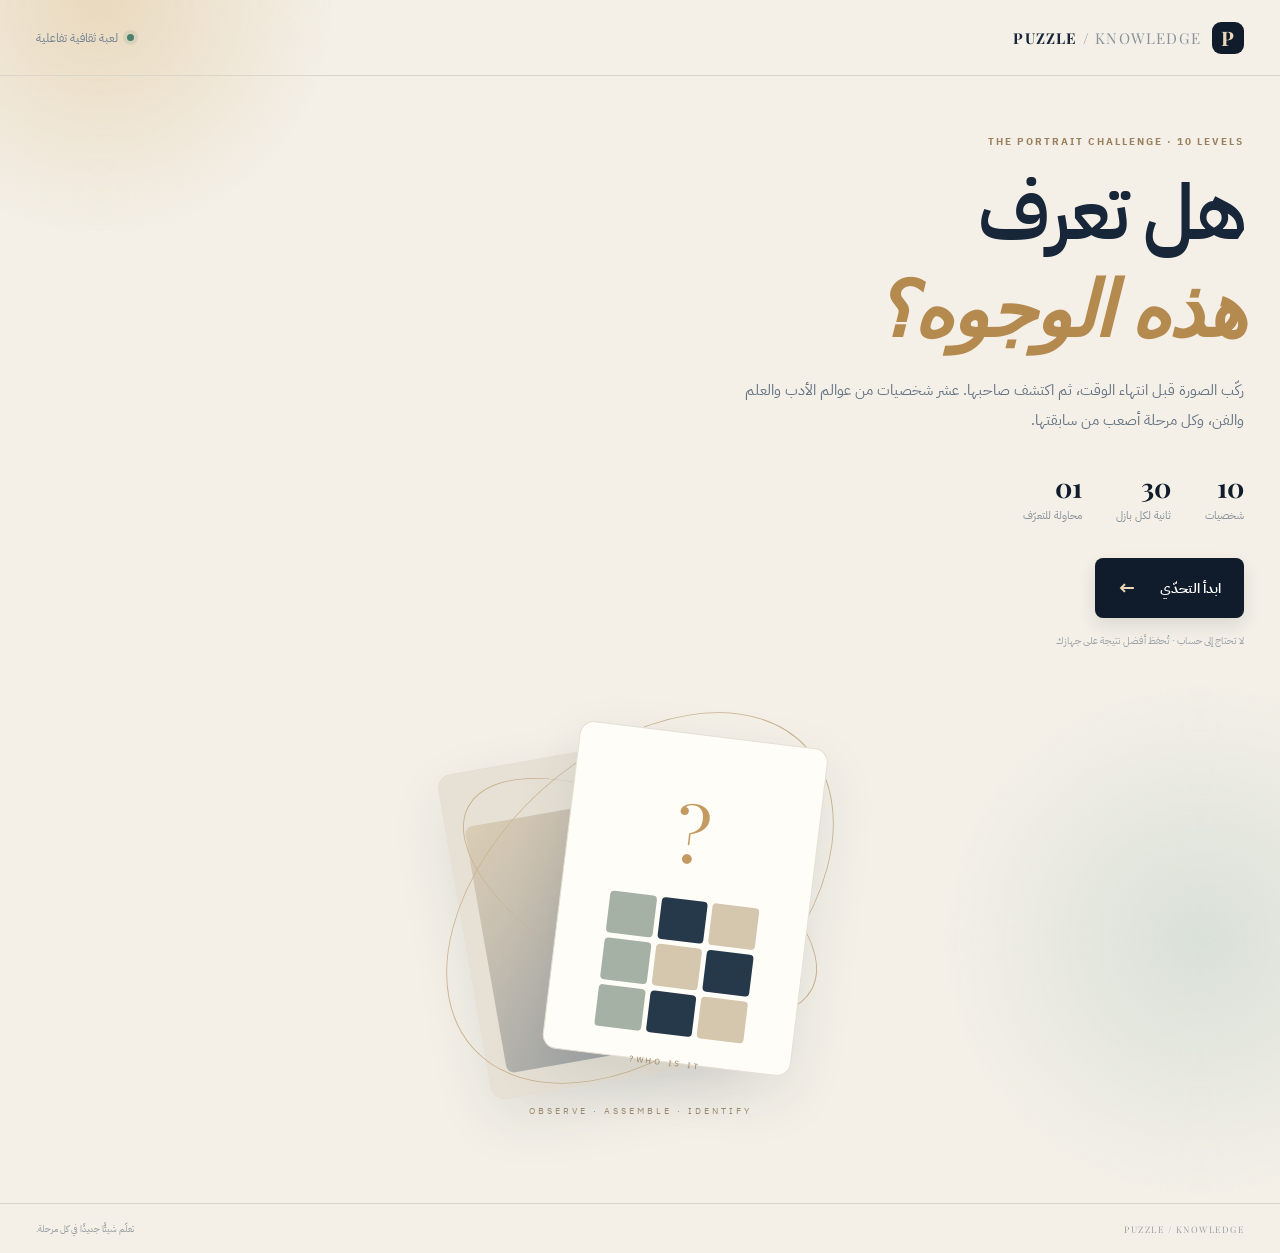
==== templates/index.html @ 0f50d234 "Create index.html" ====
<!doctype html>
<html lang="ar" dir="rtl">
<head>
  <meta charset="utf-8">
  <meta name="viewport" content="width=device-width, initial-scale=1">
  <meta name="theme-color" content="#101c2c">
  <title>تحدّي الشخصيات | بازل المعرفة</title>
  <link rel="preconnect" href="https://fonts.googleapis.com">
  <link rel="preconnect" href="https://fonts.gstatic.com" crossorigin>
  <link href="https://fonts.googleapis.com/css2?family=IBM+Plex+Sans+Arabic:wght@400;500;600;700&family=Playfair+Display:wght@600;700&display=swap" rel="stylesheet">
  <link rel="stylesheet" href="/static/css/style.css">
</head>
<body>
  <div class="ambient ambient-one"></div><div class="ambient ambient-two"></div>
  <header class="topbar">
    <a class="brand" href="#"><span class="brand-mark">P</span><span>PUZZLE<span class="brand-light"> / KNOWLEDGE</span></span></a>
    <div class="top-meta"><span class="live-dot"></span> لعبة ثقافية تفاعلية</div>
  </header>

  <main class="shell">
    <section id="welcome" class="welcome screen active">
      <div class="welcome-copy">
        <p class="eyebrow">THE PORTRAIT CHALLENGE · 10 LEVELS</p>
        <h1>هل تعرف<br><em>هذه الوجوه؟</em></h1>
        <p class="intro">ركّب الصورة قبل انتهاء الوقت، ثم اكتشف صاحبها. عشر شخصيات من عوالم الأدب والعلم والفن، وكل مرحلة أصعب من سابقتها.</p>
        <div class="welcome-stats">
          <div><strong>10</strong><span>شخصيات</span></div>
          <div><strong>30</strong><span>ثانية لكل بازل</span></div>
          <div><strong>01</strong><span>محاولة للتعرّف</span></div>
        </div>
        <button id="startBtn" class="primary-btn">ابدأ التحدّي <span>←</span></button>
        <p class="micro-note">لا تحتاج إلى حساب · تُحفظ أفضل نتيجة على جهازك</p>
      </div>
      <div class="welcome-art">
        <div class="art-card card-back"><span>01</span><div class="fake-portrait portrait-lines"></div></div>
        <div class="art-card card-front"><span>?</span><div class="portrait-grid"><i></i><i></i><i></i><i></i><i></i><i></i><i></i><i></i><i></i></div><small>WHO IS IT?</small></div>
        <div class="orbit orbit-a"></div><div class="orbit orbit-b"></div>
        <div class="art-caption">OBSERVE · ASSEMBLE · IDENTIFY</div>
      </div>
    </section>

    <section id="game" class="screen">
      <div class="game-heading">
        <div><p class="eyebrow">THE PORTRAIT CHALLENGE</p><h2 id="levelTitle">المرحلة الأولى</h2></div>
        <div class="progress-wrap"><div class="progress-label"><span>التقدّم</span><strong id="progressText">01 / 10</strong></div><div class="progress-track"><span id="progressBar"></span></div></div>
      </div>
      <div class="game-layout">
        <section class="puzzle-panel">
          <div class="panel-top"><div><span class="panel-kicker">PUZZLE BOARD</span><h3>رتّب القطع في أماكنها</h3></div><div id="timer" class="timer"><span class="timer-icon">◷</span><strong>30</strong><small>ثانية</small></div></div>
          <div class="canvas-wrap"><canvas id="puzzleCanvas" width="1100" height="650" aria-label="مساحة تركيب البازل"></canvas></div>
          <div class="panel-foot"><span><i class="legend-dot"></i> اسحب القطعة إلى مكانها الصحيح</span><span id="pieceCount">4 قطع</span></div>
        </section>
        <aside class="side-panel">
          <div class="side-card">
            <span class="panel-kicker">YOUR MISSION</span>
            <h3>أكمل الصورة</h3>
            <p>اسحب كل قطعة إلى موضعها. ستثبت القطعة تلقائيًا عندما تقترب من المكان الصحيح.</p>
            <div class="mission-rule"><span>01</span><div><b>ركّب البازل</b><small>لديك 30 ثانية</small></div></div>
            <div class="mission-rule"><span>02</span><div><b>اكتب الاسم بالعربية</b><small>يكفي اسم العائلة أو الاسم الأول</small></div></div>
            <div class="mission-rule"><span>03</span><div><b>اكتشف المعلومة</b><small>ستظهر بطاقة تعريف في كل الحالات</small></div></div>
          </div>
          <div class="side-card mini-score"><span class="panel-kicker">YOUR SCORE</span><strong id="scoreNow">0</strong><small>نقطة حتى الآن</small></div>
          <button id="quitBtn" class="text-btn">إنهاء الجولة</button>
        </aside>
      </div>
    </section>

    <section id="guessChoice" class="screen identify-screen">
      <div class="identify-top"><span class="success-mark">?</span><p class="eyebrow">YOUR CHOICE</p><h2>اكتملت الصورة!</h2><p>هل تريد اختبار ذاكرتك ومحاولة معرفة الشخصية، أم تفضّل كشف هويتها الآن؟</p></div>
      <div class="choice-actions">
        <button id="guessBtn" class="primary-btn">أختبر معرفتي <span></span></button>
        <button id="revealBtn" class="secondary-btn" type="button">اكشف الشخصية</button>
      </div>
    </section>

    <section id="identify" class="screen identify-screen">
      <div class="identify-top"><span class="success-mark">✓</span><p class="eyebrow">PUZZLE COMPLETED</p><h2>أحسنت! الصورة اكتملت.</h2><p>والآن، هل تعرف من تكون هذه الشخصية؟</p></div>
      <div class="identify-card">
        <div class="identify-preview"><img id="identifyImage" alt="صورة الشخصية"></div>
        <form id="answerForm" class="answer-form">
          <label for="answerInput">اكتب اسم الشخصية بالعربية</label>
          <input id="answerInput" type="text" autocomplete="off" placeholder="مثلاً: دوستويفسكي" required>
          <p class="hint">يمكنك كتابة الاسم الأول أو اسم العائلة فقط.</p>
          <button class="primary-btn" type="submit">تحقّق من الإجابة <span>←</span></button>
        </form>
      </div>
    </section>

    <section id="result" class="screen result-screen">
      <div class="result-heading"><span id="resultIcon" class="result-icon">✓</span><p class="eyebrow" id="resultEyebrow">LEVEL COMPLETE</p><h2 id="resultTitle">إجابة صحيحة!</h2><p id="resultMessage">لقد تعرّفت على الشخصية.</p></div>
      <article class="knowledge-card">
        <div class="knowledge-image"><img id="resultImage" alt="الصورة الكاملة للشخصية"></div>
        <div class="knowledge-copy"><span class="panel-kicker">MEET THE PERSON</span><h3 id="personArabic">الاسم</h3><p class="english-name" id="personEnglish">English name</p><div class="field-pill" id="personField">المجال</div><p id="personBio" class="bio"></p><div class="fact-box"><span>✦</span><p id="personFact"></p></div><p id="knownCount" class="known-count">عدد مرات الإجابة الصحيحة: —</p></div>
      </article>
      <div class="result-bottom"><p id="earnedPoints">+100 نقطة</p><button id="nextBtn" class="primary-btn">المرحلة التالية <span>←</span></button></div>
    </section>

    <section id="final" class="screen final-screen">
      <p class="eyebrow">CHALLENGE FINISHED</p><div class="trophy">✦</div><h2>انتهى التحدّي!</h2><p class="final-sub">لقد أكملت رحلة بين الأدب والعلم والفن.</p>
      <div class="final-stats"><div><strong id="finalScore">0</strong><span>مجموع النقاط</span></div><div><strong id="finalWins">0/10</strong><span>إجابات صحيحة</span></div><div><strong id="finalTime">00:00</strong><span>الوقت المستغرق</span></div></div>
      <p id="bestScore" class="best-score"></p>
      <button id="restartBtn" class="primary-btn">العب من جديد <span>↻</span></button>
    </section>
  </main>
  <footer><span>PUZZLE / KNOWLEDGE</span><span>تعلّم شيئًا جديدًا في كل مرحلة.</span></footer>
  <div id="toast" class="toast" role="status"></div>
  <script src="/static/js/game.js"></script>
</body>
</html>
<!--←
---- static/css/style.css ----
*{box-sizing:border-box} :root{--ink:#172638;--muted:#718091;--cream:#f4f0e8;--paper:#fffdf8;--gold:#c79b55;--gold-light:#ead8b7;--navy:#101c2c;--green:#4b806d;--red:#b45d50} body{margin:0;background:var(--cream);color:var(--ink);font-family:"IBM Plex Sans Arabic",sans-serif;min-height:100vh;overflow-x:hidden} .ambient{position:fixed;border-radius:50%;filter:blur(2px);pointer-events:none;z-index:-1}.ambient-one{width:480px;height:480px;top:-240px;left:-140px;background:radial-gradient(circle,#e9d9bd 0,transparent 70%)}.ambient-two{width:520px;height:520px;bottom:-300px;right:-180px;background:radial-gradient(circle,#d9e0d8 0,transparent 70%)} .topbar{height:76px;max-width:1320px;margin:auto;padding:0 36px;display:flex;align-items:center;justify-content:space-between;border-bottom:1px solid #dcd6ca}.brand{display:flex;gap:11px;align-items:center;text-decoration:none;color:var(--ink);font-family:"Playfair Display",serif;font-weight:700;letter-spacing:1.2px;font-size:15px}.brand-mark{width:32px;height:32px;display:grid;place-items:center;background:var(--navy);color:var(--gold-light);border-radius:9px;font-size:20px}.brand-light{font-weight:400;color:#89919a}.top-meta{font-size:12px;color:var(--muted);display:flex;gap:9px;align-items:center}.live-dot{width:7px;height:7px;background:var(--green);border-radius:50%;box-shadow:0 0 0 4px #4b806d1c}.shell{max-width:1320px;margin:0 auto;padding:48px 36px 65px;min-height:calc(100vh - 126px)}.screen{display:none;animation:rise .45s ease}.screen.active{display:block}@keyframes rise{from{opacity:0;transform:translateY(12px)}to{opacity:1;transform:none}}.welcome{min-height:610px;display:grid;grid-template-columns:1.05fr .95fr;align-items:center;gap:40px}.eyebrow,.panel-kicker{font-size:10px;letter-spacing:2px;color:#9a805c;font-weight:700}.welcome h1{font-size:clamp(48px,6vw,78px);line-height:1.18;margin:20px 0 18px;font-weight:600;letter-spacing:-2px}.welcome h1 em{font-family:"Playfair Display",serif;color:#b58a4f;font-weight:600}.intro{max-width:510px;color:#667484;line-height:2;font-size:15px}.welcome-stats{display:flex;gap:34px;margin:34px 0}.welcome-stats div{display:flex;flex-direction:column;gap:2px}.welcome-stats strong{font-family:"Playfair Display",serif;font-size:27px;color:var(--navy)}.welcome-stats span{font-size:11px;color:#87919a}.primary-btn{border:0;background:var(--navy);color:#fffdf8;padding:15px 23px;border-radius:8px;font-family:inherit;font-size:14px;font-weight:600;cursor:pointer;display:inline-flex;gap:24px;align-items:center;justify-content:center;transition:.2s;box-shadow:0 8px 18px #101c2c1c}.primary-btn:hover{background:#253b52;transform:translateY(-2px)}.primary-btn span{color:var(--gold-light);font-size:20px}.micro-note{font-size:10px;color:#9aa2a9;margin-top:15px}.welcome-art{height:480px;position:relative;display:flex;align-items:center;justify-content:center}.art-card{position:absolute;width:250px;height:330px;background:#fffdf8;border:1px solid #e5dfd3;border-radius:14px;box-shadow:0 22px 60px #17263818;padding:18px}.art-card>span{font-family:"Playfair Display",serif;font-size:18px;color:#b28a54}.card-back{transform:rotate(-10deg) translate(-55px,10px);background:#e7e1d5}.card-front{transform:rotate(7deg) translate(45px,-5px);z-index:2}.card-front>span{display:block;text-align:center;font-family:"Playfair Display",serif;font-size:76px;color:#c39a60;margin:28px 0 18px}.portrait-grid{display:grid;grid-template-columns:repeat(3,1fr);gap:5px;width:150px;margin:auto}.portrait-grid i{height:42px;background:#d5c6ae;border-radius:4px}.portrait-grid i:nth-child(2n){background:#26394b}.portrait-grid i:nth-child(3n){background:#a6b1a5}.card-front small{display:block;text-align:center;letter-spacing:3px;font-size:8px;color:#9a805c;margin-top:22px}.fake-portrait{height:250px;margin-top:10px;background:linear-gradient(140deg,#d6c4a7,#718091);border-radius:8px;opacity:.7}.orbit{position:absolute;border:1px solid #c9b28d;border-radius:50%;width:390px;height:390px}.orbit-a{transform:rotate(28deg) scaleY(.45)}.orbit-b{transform:rotate(-42deg) scaleY(.65);width:450px;height:450px}.art-caption{position:absolute;bottom:20px;letter-spacing:3px;font-size:9px;color:#9c8b70}.game-heading{display:flex;align-items:end;justify-content:space-between;margin-bottom:25px}.game-heading h2{margin:6px 0 0;font-size:27px}.progress-wrap{width:230px}.progress-label{display:flex;justify-content:space-between;font-size:11px;color:var(--muted);margin-bottom:8px}.progress-label strong{color:var(--ink)}.progress-track{height:5px;background:#e0dbd1;border-radius:9px;overflow:hidden}.progress-track span{display:block;height:100%;width:10%;background:var(--gold);transition:width .3s}.game-layout{display:grid;grid-template-columns:minmax(0,1fr) 270px;gap:20px;align-items:start}.puzzle-panel,.side-card{background:var(--paper);border:1px solid #e7e0d5;border-radius:13px;box-shadow:0 10px 30px #17263808}.puzzle-panel{padding:22px}.panel-top{display:flex;justify-content:space-between;align-items:center;margin-bottom:17px}.panel-top h3,.side-card h3{font-size:16px;margin:5px 0 0}.timer{display:flex;align-items:center;gap:5px;background:#f3eee5;padding:8px 12px;border-radius:8px;color:var(--navy)}.timer strong{font-family:"Playfair Display",serif;font-size:22px}.timer small{font-size:10px;color:var(--muted)}.timer-icon{color:var(--gold);font-size:19px}.timer.urgent{background:#f8e9e5;color:var(--red);animation:pulse 1s infinite}@keyframes pulse{50%{transform:scale(1.04)}}.canvas-wrap{width:100%;overflow:hidden;border-radius:8px;background:#edf0ed;border:1px solid #e1e5df}#puzzleCanvas{display:block;width:100%;height:auto;touch-action:none}.panel-foot{display:flex;justify-content:space-between;margin-top:12px;color:#87919a;font-size:10px}.legend-dot{display:inline-block;width:7px;height:7px;background:var(--gold);border-radius:50%;margin-left:6px}.side-panel{display:flex;flex-direction:column;gap:12px}.side-card{padding:20px}.side-card>p{font-size:11px;line-height:1.9;color:var(--muted);margin:10px 0 18px}.mission-rule{display:flex;gap:12px;align-items:center;border-top:1px solid #eee9e0;padding:12px 0}.mission-rule>span{font-family:"Playfair Display",serif;color:#c19a62;font-size:19px}.mission-rule div{display:flex;flex-direction:column;gap:2px}.mission-rule b{font-size:11px}.mission-rule small{font-size:9px;color:#9aa2a9}.mini-score{display:flex;flex-direction:column;gap:2px}.mini-score strong{font-family:"Playfair Display",serif;font-size:35px;margin-top:5px}.mini-score small{font-size:10px;color:var(--muted)}.text-btn{border:0;background:transparent;color:#8b939a;font-family:inherit;font-size:11px;cursor:pointer;text-align:center;padding:10px}.identify-screen,.result-screen,.final-screen{text-align:center;max-width:900px;margin:0 auto}.identify-top{margin:20px 0 30px}.success-mark,.result-icon{width:44px;height:44px;display:grid;place-items:center;border-radius:50%;background:#e1eee6;color:var(--green);font-size:21px;margin:0 auto 15px}.identify-top h2,.result-heading h2,.final-screen h2{font-size:32px;margin:8px 0}.identify-top>p:last-child,.result-heading>p:last-child,.final-sub{color:var(--muted);font-size:13px}.identify-card{display:grid;grid-template-columns:.9fr 1.1fr;gap:30px;background:var(--paper);padding:22px;border:1px solid #e7e0d5;border-radius:14px;text-align:right;box-shadow:0 12px 35px #1726380a}.identify-preview{height:300px;border-radius:9px;overflow:hidden;background:#e9e4da}.identify-preview img,.knowledge-image img{width:100%;height:100%;object-fit:cover}.answer-form{display:flex;flex-direction:column;justify-content:center}.answer-form label{font-weight:600;font-size:15px;margin-bottom:12px}.answer-form input{height:52px;border:1px solid #dcd6ca;border-radius:8px;padding:0 15px;font:inherit;font-size:15px;background:#fffefa;outline:none}.answer-form input:focus{border-color:#b58a4f;box-shadow:0 0 0 3px #c79b5520}.hint{font-size:10px;color:#9aa2a9;margin:9px 0 24px}.answer-form .primary-btn{align-self:flex-start}.result-heading{margin:10px 0 25px}.result-icon.wrong{background:#f5e7e3;color:var(--red)}.knowledge-card{display:grid;grid-template-columns:.8fr 1.2fr;text-align:right;background:var(--paper);border:1px solid #e7e0d5;border-radius:14px;overflow:hidden;box-shadow:0 12px 35px #1726380a}.knowledge-image{min-height:360px;background:#e9e4da}.knowledge-copy{padding:30px}.knowledge-copy h3{font-size:27px;margin:10px 0 0}.english-name{font-family:"Playfair Display",serif;color:#9a805c;font-size:14px;margin:4px 0 12px;direction:ltr;text-align:right}.field-pill{display:inline-block;background:#f1ece2;color:#856c49;padding:5px 11px;border-radius:20px;font-size:10px}.bio{font-size:13px;line-height:2.1;color:#657383;margin:17px 0}.fact-box{display:flex;gap:10px;background:#f5f1e9;padding:12px 14px;border-radius:8px;align-items:flex-start}.fact-box span{color:#b58a4f}.fact-box p{font-size:11px;line-height:1.9;margin:0;color:#596878}.result-bottom{display:flex;justify-content:space-between;align-items:center;margin:20px 0}.result-bottom p{font-family:"Playfair Display",serif;color:var(--green);font-weight:700}.final-screen{padding:35px 0}.trophy{width:75px;height:75px;border-radius:50%;display:grid;place-items:center;background:#eee4d2;color:#b58a4f;font-size:35px;margin:20px auto}.final-stats{display:flex;justify-content:center;gap:15px;margin:35px auto}.final-stats div{background:var(--paper);border:1px solid #e7e0d5;border-radius:10px;padding:20px 30px;min-width:150px;display:flex;flex-direction:column;gap:5px}.final-stats strong{font-family:"Playfair Display",serif;font-size:29px}.final-stats span{font-size:10px;color:var(--muted)}.best-score{font-size:11px;color:#8b939a;margin-bottom:22px}.toast{position:fixed;bottom:24px;left:50%;transform:translate(-50%,20px);opacity:0;background:#172638;color:white;padding:11px 18px;border-radius:8px;font-size:12px;transition:.25s;pointer-events:none;z-index:10}.toast.show{opacity:1;transform:translate(-50%,0)}footer{height:50px;max-width:1320px;margin:auto;padding:0 36px;display:flex;justify-content:space-between;align-items:center;border-top:1px solid #dcd6ca;color:#9a9fa3;font-size:9px}footer span:first-child{font-family:"Playfair Display",serif;letter-spacing:1.5px}@media(max-width:900px){.welcome{grid-template-columns:1fr .8fr}.game-layout{grid-template-columns:1fr}.side-panel{display:grid;grid-template-columns:1fr 1fr}.side-panel .text-btn{grid-column:1/-1}.puzzle-panel{padding:14px}}@media(max-width:650px){.topbar{padding:0 18px;height:64px}.top-meta{font-size:10px}.shell{padding:28px 16px 45px}.welcome{display:flex;flex-direction:column;align-items:stretch;min-height:auto;gap:10px}.welcome h1{font-size:55px}.welcome-art{height:340px;order:-1}.art-card{transform:scale(.78) rotate(7deg) translate(25px,0)}.card-back{transform:scale(.78) rotate(-10deg) translate(-35px,0)}.orbit{transform:scale(.75) rotate(28deg);}.orbit-b{transform:scale(.75) rotate(-42deg)}.art-caption{bottom:2px}.welcome-copy{padding-bottom:20px}.welcome-stats{gap:24px;margin:24px 0}.game-heading{align-items:start;gap:15px;flex-direction:column}.progress-wrap{width:100%}.game-heading h2{font-size:23px}.panel-top h3{font-size:14px}.puzzle-panel{padding:10px}.panel-foot{font-size:9px}.side-panel{display:flex}.identify-card,.knowledge-card{grid-template-columns:1fr}.identify-preview{height:230px}.answer-form{padding:10px 4px 4px}.answer-form .primary-btn{width:100%}.knowledge-image{height:250px;min-height:0}.knowledge-copy{padding:22px}.result-heading h2,.identify-top h2{font-size:25px}.result-bottom{gap:12px}.result-bottom .primary-btn{padding:13px 14px}.final-stats{gap:7px}.final-stats div{min-width:0;flex:1;padding:15px 7px}.final-stats strong{font-size:23px}.final-stats span{font-size:9px}footer{padding:0 16px;font-size:8px}}

.choice-actions{display:flex;justify-content:center;align-items:center;gap:14px;flex-wrap:wrap;margin:34px auto;background:var(--paper);border:1px solid #e7e0d5;border-radius:14px;padding:28px;max-width:620px}.secondary-btn{border:1px solid #cfc5b4;background:#fffdf8;color:var(--ink);padding:14px 22px;border-radius:8px;font:600 14px "IBM Plex Sans Arabic",sans-serif;cursor:pointer;transition:.2s}.secondary-btn:hover{border-color:var(--gold);background:#f5f1e9}.known-count{font-size:11px;color:#8a795f;border-top:1px solid #eee9e0;padding-top:14px;margin-top:18px}@media(max-width:650px){.choice-actions{flex-direction:column;align-items:stretch;padding:20px}.choice-actions button{width:100%}}
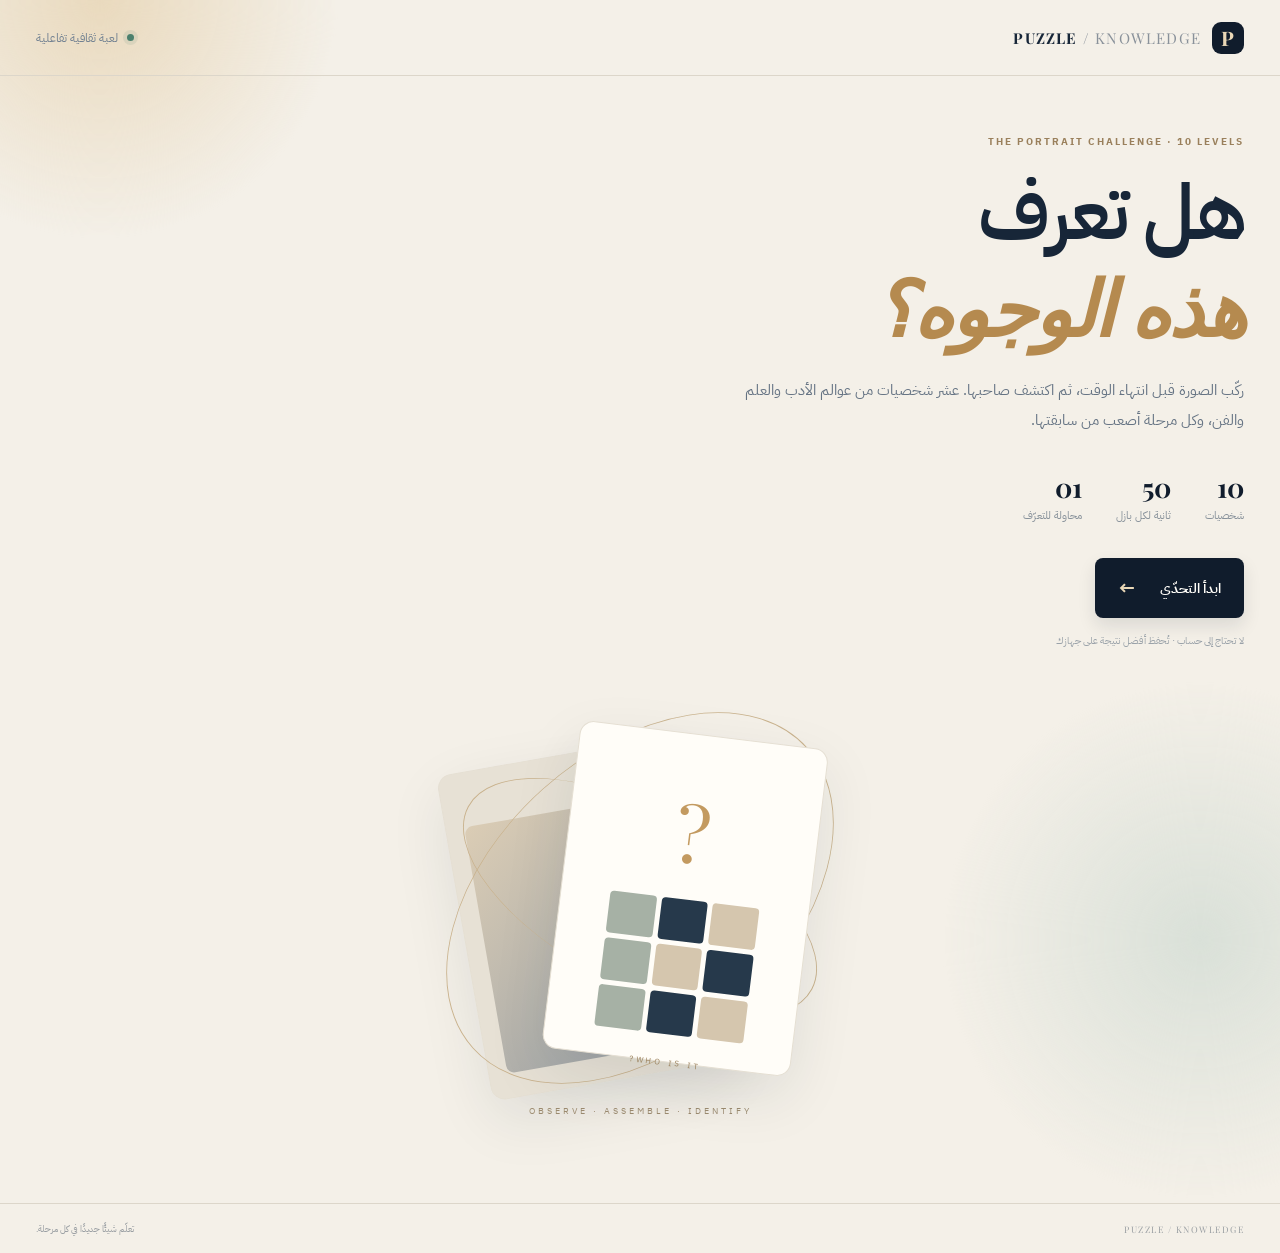
==== commit f5792308: "Update index.html" ====
--- a/templates/index.html
+++ b/templates/index.html
@@ -25,7 +25,7 @@
         <p class="intro">ركّب الصورة قبل انتهاء الوقت، ثم اكتشف صاحبها. عشر شخصيات من عوالم الأدب والعلم والفن، وكل مرحلة أصعب من سابقتها.</p>
         <div class="welcome-stats">
           <div><strong>10</strong><span>شخصيات</span></div>
-          <div><strong>30</strong><span>ثانية لكل بازل</span></div>
+          <div><strong>50</strong><span>ثانية لكل بازل</span></div>
           <div><strong>01</strong><span>محاولة للتعرّف</span></div>
         </div>
         <button id="startBtn" class="primary-btn">ابدأ التحدّي <span>←</span></button>
@@ -46,7 +46,7 @@
       </div>
       <div class="game-layout">
         <section class="puzzle-panel">
-          <div class="panel-top"><div><span class="panel-kicker">PUZZLE BOARD</span><h3>رتّب القطع في أماكنها</h3></div><div id="timer" class="timer"><span class="timer-icon">◷</span><strong>30</strong><small>ثانية</small></div></div>
+          <div class="panel-top"><div><span class="panel-kicker">PUZZLE BOARD</span><h3>رتّب القطع في أماكنها</h3></div><div id="timer" class="timer"><span class="timer-icon">◷</span><strong>50</strong><small>ثانية</small></div></div>
           <div class="canvas-wrap"><canvas id="puzzleCanvas" width="1100" height="650" aria-label="مساحة تركيب البازل"></canvas></div>
           <div class="panel-foot"><span><i class="legend-dot"></i> اسحب القطعة إلى مكانها الصحيح</span><span id="pieceCount">4 قطع</span></div>
         </section>
@@ -55,7 +55,7 @@
             <span class="panel-kicker">YOUR MISSION</span>
             <h3>أكمل الصورة</h3>
             <p>اسحب كل قطعة إلى موضعها. ستثبت القطعة تلقائيًا عندما تقترب من المكان الصحيح.</p>
-            <div class="mission-rule"><span>01</span><div><b>ركّب البازل</b><small>لديك 30 ثانية</small></div></div>
+            <div class="mission-rule"><span>01</span><div><b>ركّب البازل</b><small>لديك 50 ثانية</small></div></div>
             <div class="mission-rule"><span>02</span><div><b>اكتب الاسم بالعربية</b><small>يكفي اسم العائلة أو الاسم الأول</small></div></div>
             <div class="mission-rule"><span>03</span><div><b>اكتشف المعلومة</b><small>ستظهر بطاقة تعريف في كل الحالات</small></div></div>
           </div>
@@ -79,7 +79,7 @@
         <div class="identify-preview"><img id="identifyImage" alt="صورة الشخصية"></div>
         <form id="answerForm" class="answer-form">
           <label for="answerInput">اكتب اسم الشخصية بالعربية</label>
-          <input id="answerInput" type="text" autocomplete="off" placeholder="مثلاً: دوستويفسكي" required>
+          <input id="answerInput" type="text" autocomplete="off" placeholder="مثلاً: طه حسين" required>
           <p class="hint">يمكنك كتابة الاسم الأول أو اسم العائلة فقط.</p>
           <button class="primary-btn" type="submit">تحقّق من الإجابة <span>←</span></button>
         </form>
